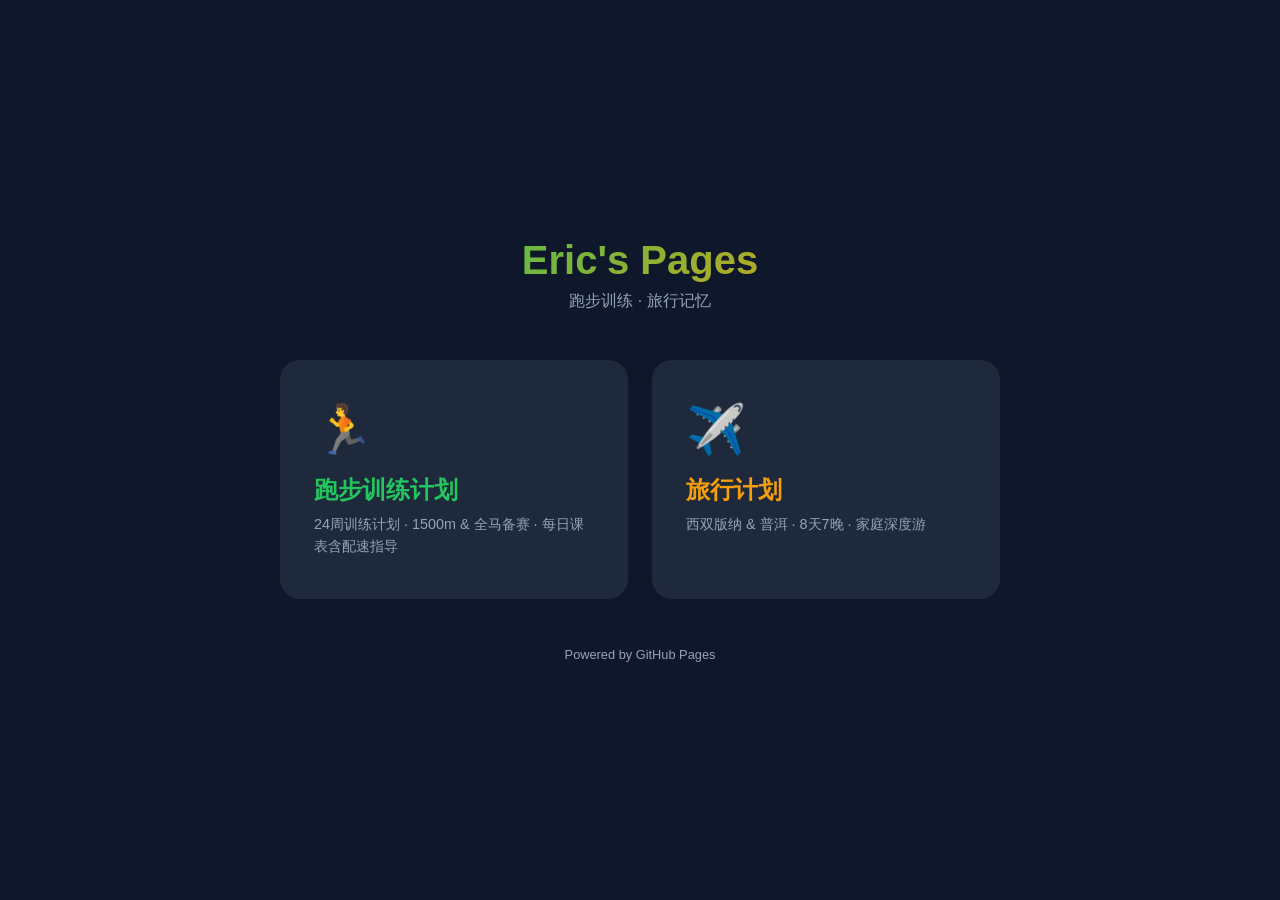
==== index.html @ 1236dd4e "init: running plan + travel plan pages" ====
<!DOCTYPE html>
<html lang="zh-CN">
<head>
<meta charset="UTF-8">
<meta name="viewport" content="width=device-width, initial-scale=1.0">
<title>Eric's Pages</title>
<style>
:root {
  --bg: #0f172a;
  --card-bg: #1e293b;
  --running: #22c55e;
  --travel: #f59e0b;
  --text: #f1f5f9;
  --text-sub: #94a3b8;
  --radius: 20px;
}
* { margin: 0; padding: 0; box-sizing: border-box; }
body {
  font-family: -apple-system, BlinkMacSystemFont, 'Segoe UI', sans-serif;
  background: var(--bg);
  color: var(--text);
  min-height: 100vh;
  display: flex;
  align-items: center;
  justify-content: center;
  padding: 24px;
}
.container { max-width: 720px; width: 100%; }
.header {
  text-align: center;
  margin-bottom: 48px;
}
.header h1 {
  font-size: 2.5rem;
  font-weight: 800;
  background: linear-gradient(135deg, var(--running), var(--travel));
  -webkit-background-clip: text;
  -webkit-text-fill-color: transparent;
  background-clip: text;
  margin-bottom: 8px;
}
.header p {
  color: var(--text-sub);
  font-size: 1rem;
}
.cards {
  display: grid;
  grid-template-columns: 1fr 1fr;
  gap: 24px;
}
.card {
  background: var(--card-bg);
  border-radius: var(--radius);
  padding: 40px 32px;
  text-decoration: none;
  color: var(--text);
  transition: transform 0.2s, box-shadow 0.2s;
  border: 2px solid transparent;
  position: relative;
  overflow: hidden;
}
.card:hover {
  transform: translateY(-4px);
  box-shadow: 0 20px 60px rgba(0,0,0,0.3);
}
.card.running:hover { border-color: var(--running); }
.card.travel:hover { border-color: var(--travel); }
.card .icon {
  font-size: 3rem;
  margin-bottom: 16px;
  display: block;
}
.card h2 {
  font-size: 1.5rem;
  font-weight: 700;
  margin-bottom: 8px;
}
.card p {
  color: var(--text-sub);
  font-size: 0.9rem;
  line-height: 1.5;
}
.card.running h2 { color: var(--running); }
.card.travel h2 { color: var(--travel); }
.footer {
  text-align: center;
  margin-top: 48px;
  color: var(--text-sub);
  font-size: 0.8rem;
}
@media (max-width: 600px) {
  .cards { grid-template-columns: 1fr; }
  .header h1 { font-size: 2rem; }
}
</style>
</head>
<body>
<div class="container">
  <div class="header">
    <h1>Eric's Pages</h1>
    <p>跑步训练 · 旅行记忆</p>
  </div>
  <div class="cards">
    <a href="running/" class="card running">
      <span class="icon">🏃</span>
      <h2>跑步训练计划</h2>
      <p>24周训练计划 · 1500m & 全马备赛 · 每日课表含配速指导</p>
    </a>
    <a href="travel/" class="card travel">
      <span class="icon">✈️</span>
      <h2>旅行计划</h2>
      <p>西双版纳 & 普洱 · 8天7晚 · 家庭深度游</p>
    </a>
  </div>
  <div class="footer">
    Powered by GitHub Pages
  </div>
</div>
</body>
</html>
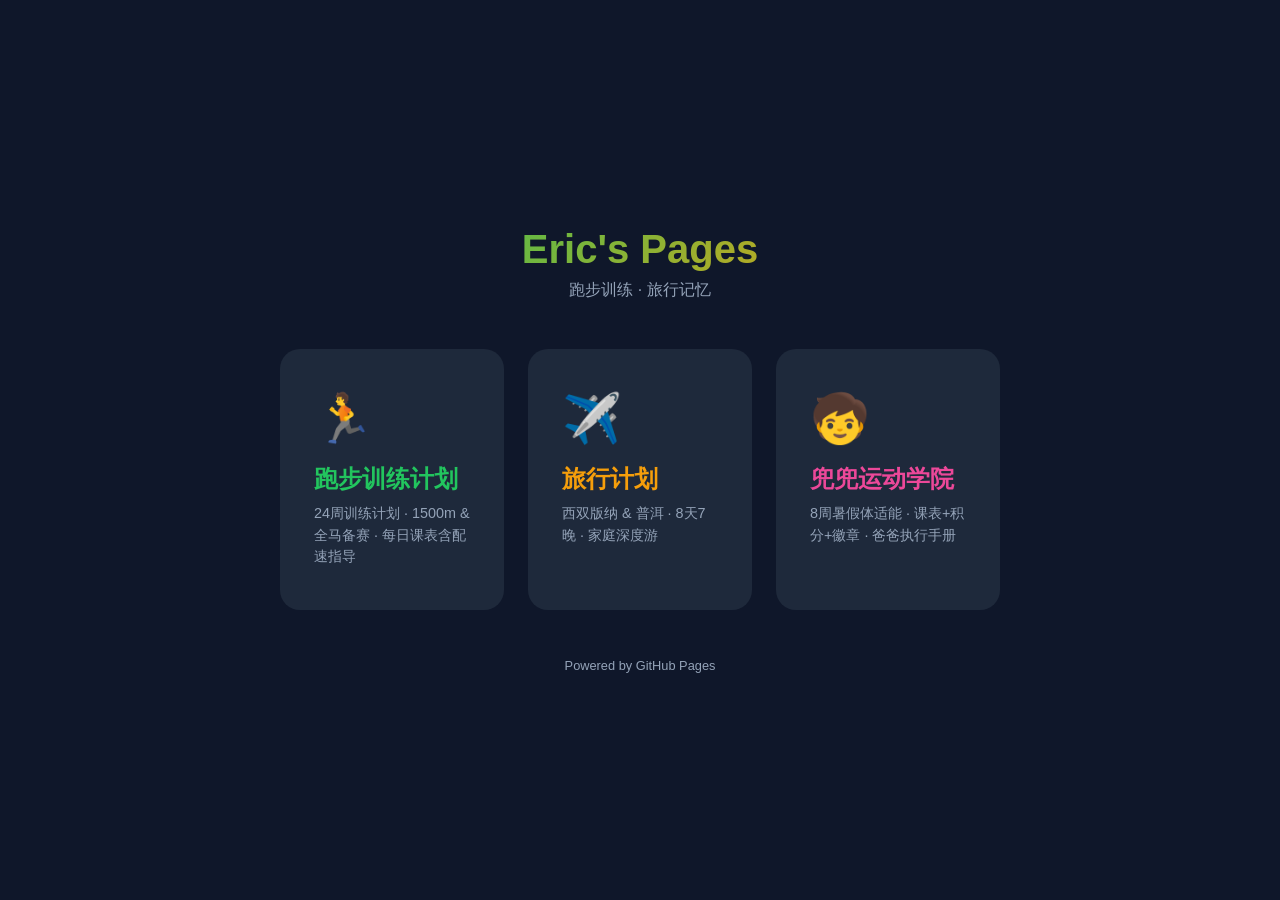
==== commit 9df96b4e: "feat: add kids fitness entry to homepage" ====
--- a/index.html
+++ b/index.html
@@ -10,6 +10,7 @@
   --card-bg: #1e293b;
   --running: #22c55e;
   --travel: #f59e0b;
+  --kids: #ec4899;
   --text: #f1f5f9;
   --text-sub: #94a3b8;
   --radius: 20px;
@@ -45,7 +46,7 @@
 }
 .cards {
   display: grid;
-  grid-template-columns: 1fr 1fr;
+  grid-template-columns: repeat(3, 1fr);
   gap: 24px;
 }
 .card {
@@ -65,6 +66,7 @@
 }
 .card.running:hover { border-color: var(--running); }
 .card.travel:hover { border-color: var(--travel); }
+.card.kids:hover { border-color: var(--kids); }
 .card .icon {
   font-size: 3rem;
   margin-bottom: 16px;
@@ -82,6 +84,7 @@
 }
 .card.running h2 { color: var(--running); }
 .card.travel h2 { color: var(--travel); }
+.card.kids h2 { color: var(--kids); }
 .footer {
   text-align: center;
   margin-top: 48px;
@@ -111,6 +114,11 @@
       <h2>旅行计划</h2>
       <p>西双版纳 & 普洱 · 8天7晚 · 家庭深度游</p>
     </a>
+    <a href="kids/" class="card kids">
+      <span class="icon">🧒</span>
+      <h2>兜兜运动学院</h2>
+      <p>8周暑假体适能 · 课表+积分+徽章 · 爸爸执行手册</p>
+    </a>
   </div>
   <div class="footer">
     Powered by GitHub Pages
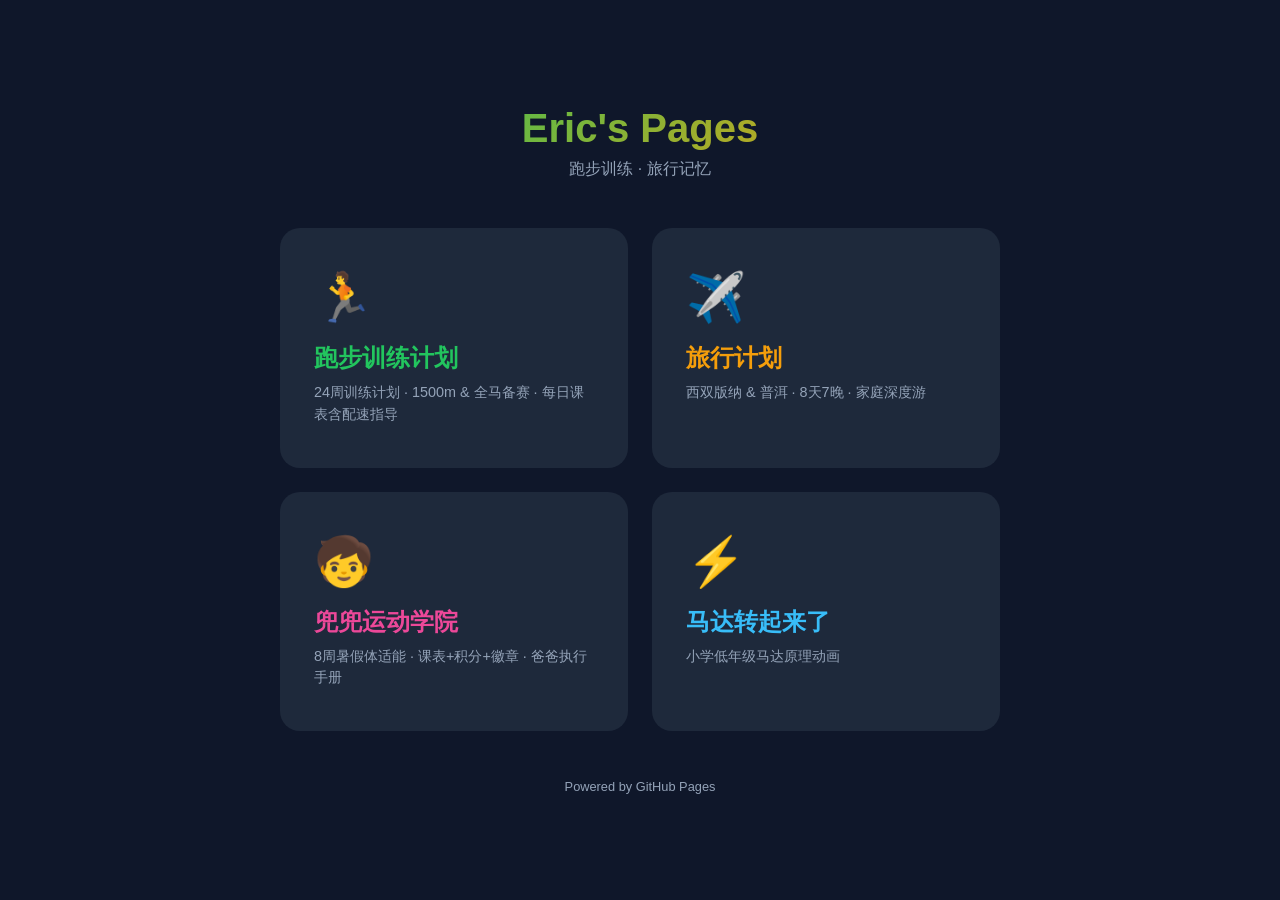
==== commit 284af530: "feat: add Pip motor explainer at motor/pip Publish the kids motor story and a Chinese chooser, and l" ====
--- a/index.html
+++ b/index.html
@@ -11,6 +11,7 @@
   --running: #22c55e;
   --travel: #f59e0b;
   --kids: #ec4899;
+  --motor: #38bdf8;
   --text: #f1f5f9;
   --text-sub: #94a3b8;
   --radius: 20px;
@@ -46,7 +47,7 @@
 }
 .cards {
   display: grid;
-  grid-template-columns: repeat(3, 1fr);
+  grid-template-columns: repeat(2, 1fr);
   gap: 24px;
 }
 .card {
@@ -67,6 +68,7 @@
 .card.running:hover { border-color: var(--running); }
 .card.travel:hover { border-color: var(--travel); }
 .card.kids:hover { border-color: var(--kids); }
+.card.motor:hover { border-color: var(--motor); }
 .card .icon {
   font-size: 3rem;
   margin-bottom: 16px;
@@ -85,6 +87,7 @@
 .card.running h2 { color: var(--running); }
 .card.travel h2 { color: var(--travel); }
 .card.kids h2 { color: var(--kids); }
+.card.motor h2 { color: var(--motor); }
 .footer {
   text-align: center;
   margin-top: 48px;
@@ -119,6 +122,11 @@
       <h2>兜兜运动学院</h2>
       <p>8周暑假体适能 · 课表+积分+徽章 · 爸爸执行手册</p>
     </a>
+    <a href="motor/" class="card motor">
+      <span class="icon">⚡</span>
+      <h2>马达转起来了</h2>
+      <p>小学低年级马达原理动画</p>
+    </a>
   </div>
   <div class="footer">
     Powered by GitHub Pages
